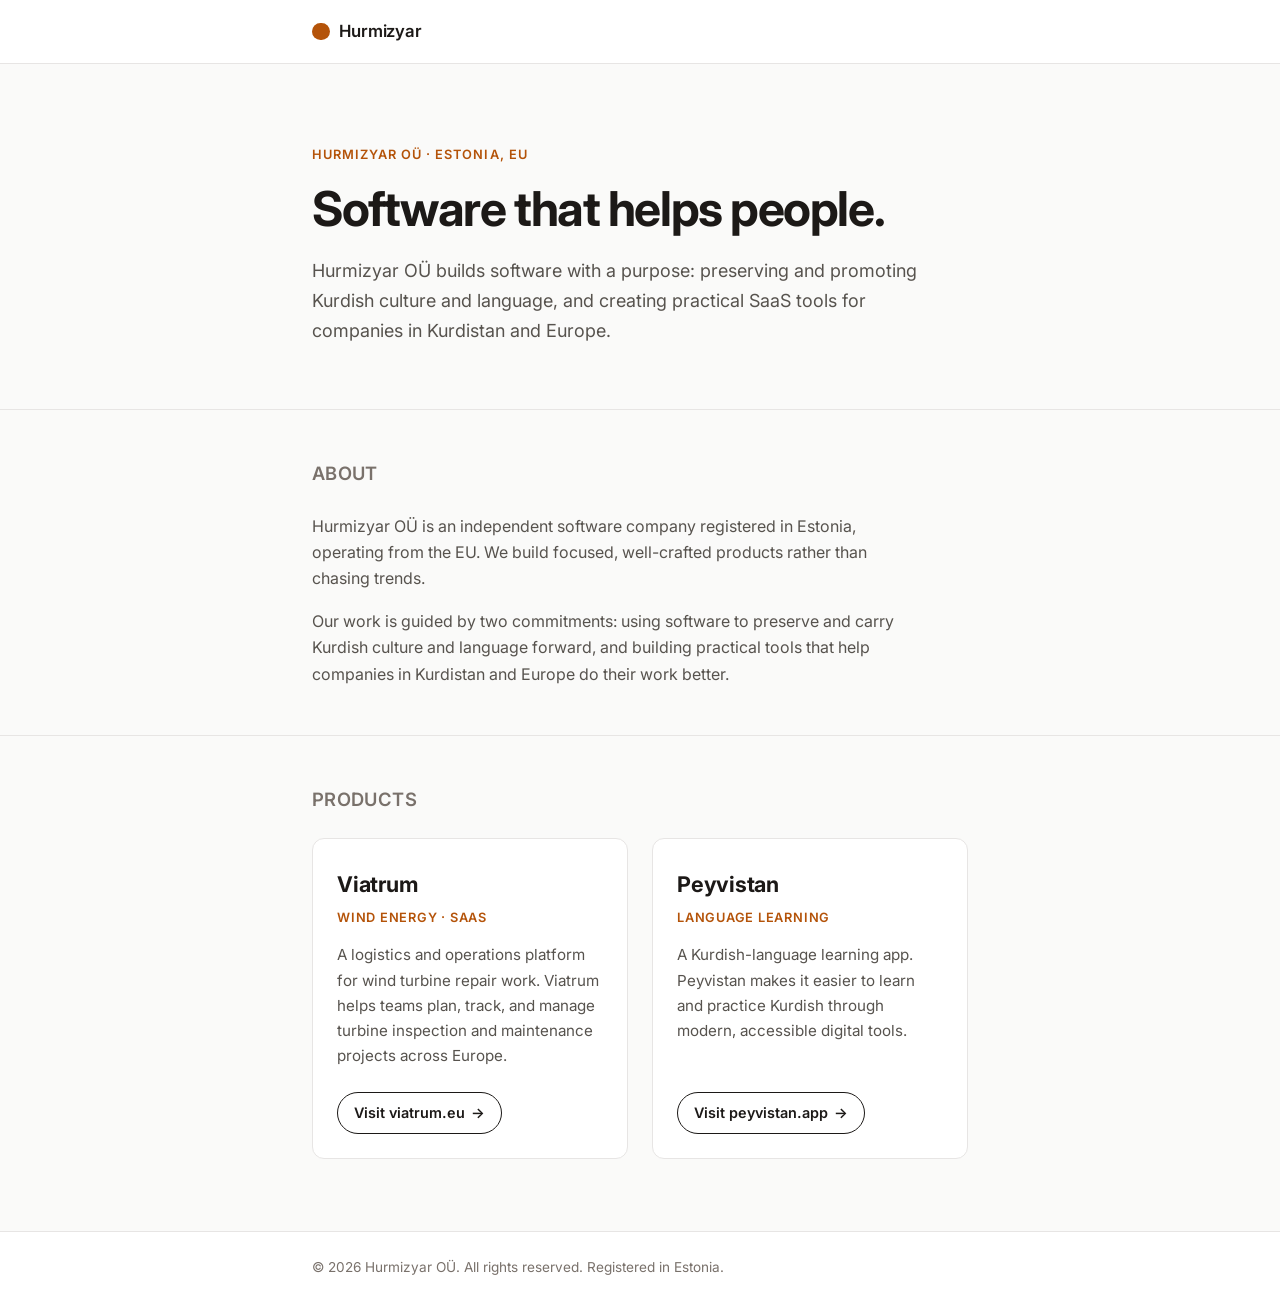
==== index.html @ 0ed1aad1 "Initial commit: Hurmizyar OÜ holding page Static one-page site for hurmizyar.com: hero, about/missio" ====
<!DOCTYPE html>
<html lang="en">
<head>
  <meta charset="UTF-8">
  <meta name="viewport" content="width=device-width, initial-scale=1.0">
  <title>Hurmizyar OÜ — Building software for people</title>
  <meta name="description" content="Hurmizyar OÜ is an Estonian software company building products with a focus on Kurdish culture and language, and practical SaaS tools for companies in Kurdistan and Europe.">
  <link rel="preconnect" href="https://fonts.googleapis.com">
  <link rel="preconnect" href="https://fonts.gstatic.com" crossorigin>
  <link href="https://fonts.googleapis.com/css2?family=Inter:wght@400;500;600;700&display=swap" rel="stylesheet">
  <link rel="stylesheet" href="styles.css">
</head>
<body>

  <header class="site-header">
    <div class="container">
      <div class="brand">
        <span class="brand-mark" aria-hidden="true"></span>
        <span class="brand-name">Hurmizyar</span>
      </div>
    </div>
  </header>

  <main>

    <!-- Hero -->
    <section class="hero" aria-label="Introduction">
      <div class="container">
        <p class="eyebrow">Hurmizyar OÜ &middot; Estonia, EU</p>
        <h1>Software that helps people.</h1>
        <p class="lede">
          Hurmizyar OÜ builds software with a purpose: preserving and promoting
          Kurdish culture and language, and creating practical SaaS tools for
          companies in Kurdistan and Europe.
        </p>
      </div>
    </section>

    <!-- About / Mission -->
    <section class="about" aria-label="About and mission">
      <div class="container">
        <h2>About</h2>
        <p>
          Hurmizyar OÜ is an independent software company registered in Estonia,
          operating from the EU. We build focused, well-crafted products rather
          than chasing trends.
        </p>
        <p>
          Our work is guided by two commitments: using software to preserve and
          carry Kurdish culture and language forward, and building practical
          tools that help companies in Kurdistan and Europe do their work better.
        </p>
      </div>
    </section>

    <!-- Products -->
    <section class="products" aria-label="Products">
      <div class="container">
        <h2>Products</h2>
        <div class="product-grid">

          <article class="product-card">
            <h3>Viatrum</h3>
            <p class="product-type">Wind energy &middot; SaaS</p>
            <p class="product-desc">
              A logistics and operations platform for wind turbine repair work.
              Viatrum helps teams plan, track, and manage turbine inspection and
              maintenance projects across Europe.
            </p>
            <a class="visit-link" href="https://viatrum.eu" target="_blank" rel="noopener noreferrer">
              Visit viatrum.eu <span aria-hidden="true">&rarr;</span>
            </a>
          </article>

          <article class="product-card">
            <h3>Peyvistan</h3>
            <p class="product-type">Language learning</p>
            <p class="product-desc">
              A Kurdish-language learning app. Peyvistan makes it easier to learn
              and practice Kurdish through modern, accessible digital tools.
            </p>
            <a class="visit-link" href="https://peyvistan.app" target="_blank" rel="noopener noreferrer">
              Visit peyvistan.app <span aria-hidden="true">&rarr;</span>
            </a>
          </article>

        </div>
      </div>
    </section>

  </main>

  <footer class="site-footer">
    <div class="container">
      <p>&copy; 2026 Hurmizyar OÜ. All rights reserved. Registered in Estonia.</p>
    </div>
  </footer>

</body>
</html>
---- styles.css ----
/* Hurmizyar OÜ — minimal holding page styles */

:root {
  --bg: #fafaf9;
  --surface: #ffffff;
  --text: #1c1917;
  --text-muted: #57534e;
  --text-faint: #79716b;
  --border: #e7e5e4;
  --accent: #b45309;
  --accent-soft: #fdf3e6;
  --radius: 12px;
  --max-width: 44rem;
}

* { box-sizing: border-box; }

html {
  -webkit-text-size-adjust: 100%;
}

body {
  margin: 0;
  font-family: "Inter", system-ui, -apple-system, "Segoe UI", Roboto, sans-serif;
  font-size: 1rem;
  line-height: 1.65;
  color: var(--text);
  background: var(--bg);
  display: flex;
  flex-direction: column;
  min-height: 100vh;
}

.container {
  width: 100%;
  max-width: var(--max-width);
  margin: 0 auto;
  padding: 0 1.5rem;
}

/* Header */

.site-header {
  border-bottom: 1px solid var(--border);
  background: var(--surface);
}

.brand {
  display: flex;
  align-items: center;
  gap: 0.6rem;
  padding: 1.1rem 0;
}

.brand-mark {
  width: 1.1rem;
  height: 1.1rem;
  border-radius: 50%;
  background: var(--accent);
  flex-shrink: 0;
}

.brand-name {
  font-weight: 600;
  font-size: 1.05rem;
  letter-spacing: -0.01em;
}

/* Hero */

.hero {
  padding: 5rem 0 4rem;
}

.eyebrow {
  margin: 0 0 1rem;
  font-size: 0.8rem;
  font-weight: 600;
  letter-spacing: 0.08em;
  text-transform: uppercase;
  color: var(--accent);
}

.hero h1 {
  margin: 0 0 1.25rem;
  font-size: clamp(2.1rem, 6vw, 3rem);
  font-weight: 700;
  letter-spacing: -0.03em;
  line-height: 1.15;
}

.lede {
  margin: 0;
  font-size: 1.125rem;
  color: var(--text-muted);
  max-width: 38rem;
}

/* Sections */

.about {
  padding: 3rem 0;
  border-top: 1px solid var(--border);
}

.products {
  padding: 3rem 0 4.5rem;
  border-top: 1px solid var(--border);
}

h2 {
  margin: 0 0 1.5rem;
  font-size: 1.15rem;
  font-weight: 600;
  letter-spacing: 0.02em;
  text-transform: uppercase;
  color: var(--text-faint);
}

.about p {
  margin: 0 0 1rem;
  color: var(--text-muted);
  max-width: 38rem;
}

.about p:last-child {
  margin-bottom: 0;
}

/* Product cards */

.product-grid {
  display: grid;
  grid-template-columns: 1fr;
  gap: 1.25rem;
}

@media (min-width: 640px) {
  .product-grid {
    grid-template-columns: 1fr 1fr;
    gap: 1.5rem;
  }
}

.product-card {
  background: var(--surface);
  border: 1px solid var(--border);
  border-radius: var(--radius);
  padding: 1.75rem 1.5rem 1.5rem;
  display: flex;
  flex-direction: column;
  transition: border-color 0.15s ease, box-shadow 0.15s ease;
}

.product-card:hover {
  border-color: #d6d3d1;
  box-shadow: 0 2px 12px rgba(28, 25, 23, 0.05);
}

.product-card h3 {
  margin: 0 0 0.25rem;
  font-size: 1.35rem;
  font-weight: 700;
  letter-spacing: -0.01em;
}

.product-type {
  margin: 0 0 0.9rem;
  font-size: 0.8rem;
  font-weight: 600;
  letter-spacing: 0.06em;
  text-transform: uppercase;
  color: var(--accent);
}

.product-desc {
  margin: 0 0 1.5rem;
  font-size: 0.95rem;
  color: var(--text-muted);
  flex-grow: 1;
}

.visit-link {
  align-self: flex-start;
  display: inline-flex;
  align-items: center;
  gap: 0.4rem;
  padding: 0.5rem 1rem;
  border-radius: 999px;
  border: 1px solid var(--text);
  color: var(--text);
  font-size: 0.9rem;
  font-weight: 600;
  text-decoration: none;
  transition: background 0.15s ease, color 0.15s ease;
}

.visit-link:hover,
.visit-link:focus-visible {
  background: var(--text);
  color: var(--surface);
}

.visit-link:focus-visible {
  outline: 2px solid var(--accent);
  outline-offset: 2px;
}

/* Footer */

.site-footer {
  margin-top: auto;
  border-top: 1px solid var(--border);
  background: var(--surface);
}

.site-footer p {
  margin: 0;
  padding: 1.5rem 0;
  font-size: 0.85rem;
  color: var(--text-faint);
}
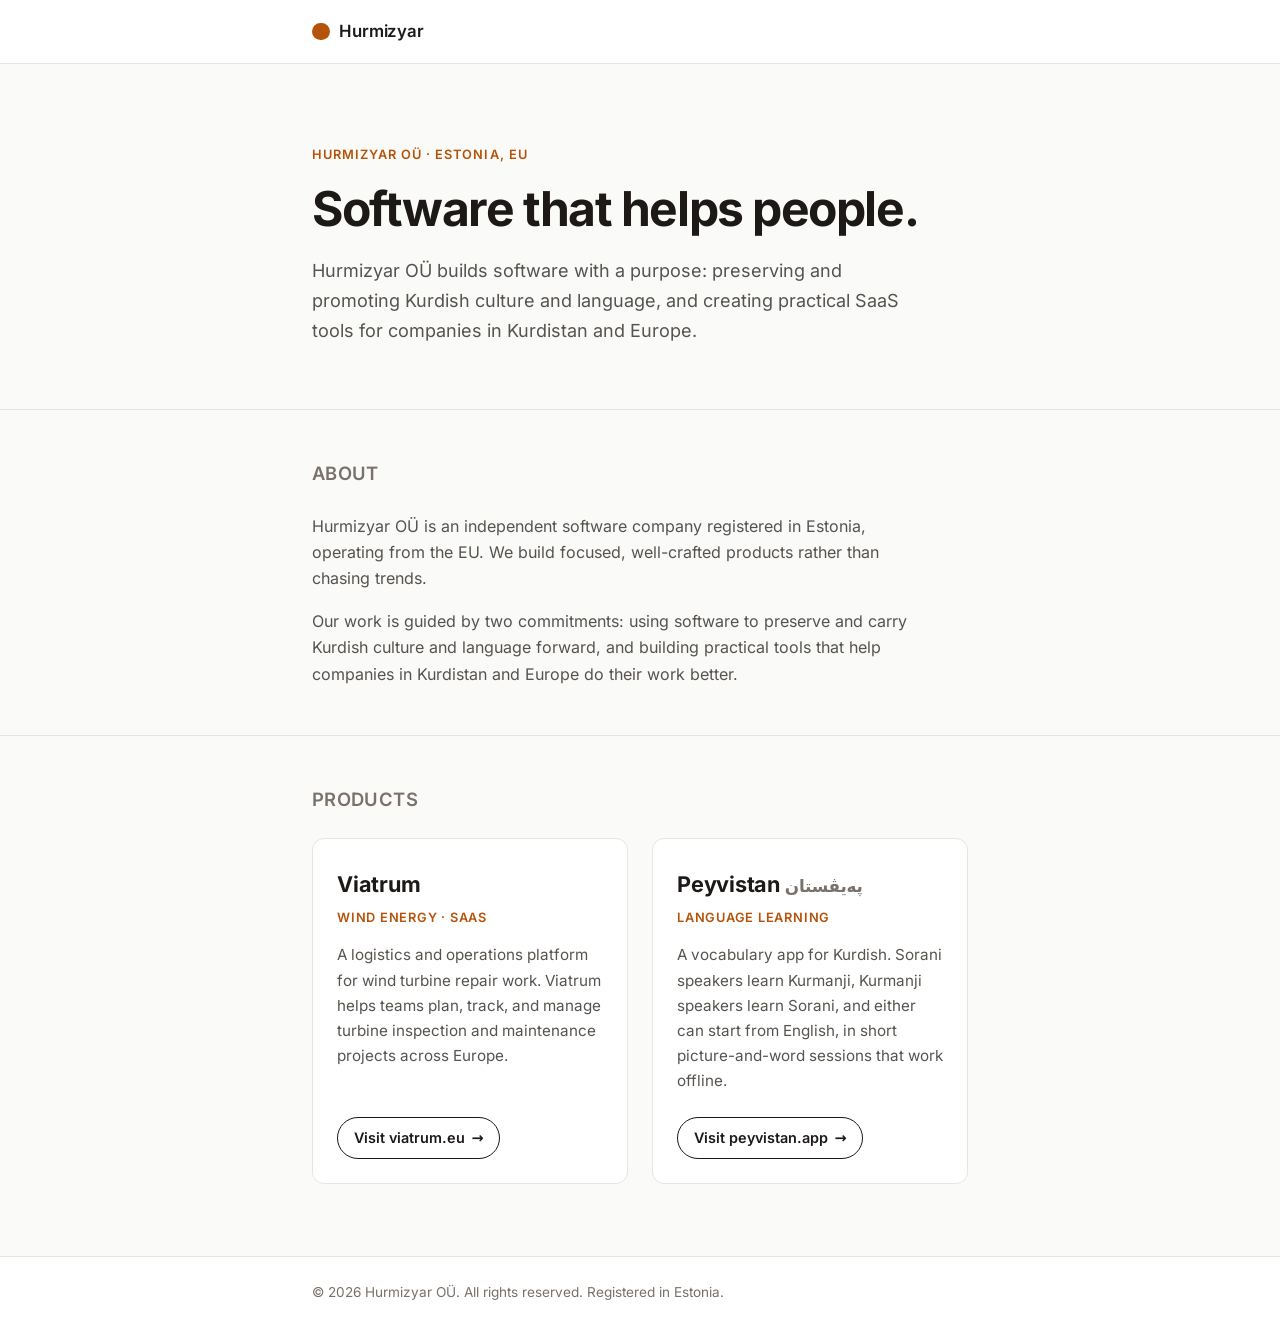
==== commit 966bf41c: "Self-host the font, add dark mode, favicon, 404 and Vercel config - Inter is self-hosted (OFL) inste" ====
--- a/index.html
+++ b/index.html
@@ -3,12 +3,37 @@
 <head>
   <meta charset="UTF-8">
   <meta name="viewport" content="width=device-width, initial-scale=1.0">
-  <title>Hurmizyar OÜ — Building software for people</title>
+  <title>Hurmizyar OÜ — Software that helps people</title>
   <meta name="description" content="Hurmizyar OÜ is an Estonian software company building products with a focus on Kurdish culture and language, and practical SaaS tools for companies in Kurdistan and Europe.">
-  <link rel="preconnect" href="https://fonts.googleapis.com">
-  <link rel="preconnect" href="https://fonts.gstatic.com" crossorigin>
-  <link href="https://fonts.googleapis.com/css2?family=Inter:wght@400;500;600;700&display=swap" rel="stylesheet">
-  <link rel="stylesheet" href="styles.css">
+  <link rel="canonical" href="https://hurmizyar.com/">
+  <meta name="color-scheme" content="light dark">
+  <meta name="theme-color" content="#fafaf9" media="(prefers-color-scheme: light)">
+  <meta name="theme-color" content="#1c1917" media="(prefers-color-scheme: dark)">
+  <link rel="icon" href="/favicon.svg" type="image/svg+xml">
+
+  <meta property="og:type" content="website">
+  <meta property="og:site_name" content="Hurmizyar OÜ">
+  <meta property="og:title" content="Hurmizyar OÜ — Software that helps people">
+  <meta property="og:description" content="An Estonian software company building products for Kurdish culture and language, and practical SaaS tools for companies in Kurdistan and Europe.">
+  <meta property="og:url" content="https://hurmizyar.com/">
+  <meta name="twitter:card" content="summary">
+
+  <link rel="preload" href="/fonts/inter-latin-wght-normal.woff2" as="font" type="font/woff2" crossorigin>
+  <link rel="stylesheet" href="/styles.css">
+
+  <script type="application/ld+json">
+  {
+    "@context": "https://schema.org",
+    "@type": "Organization",
+    "name": "Hurmizyar OÜ",
+    "url": "https://hurmizyar.com/",
+    "address": { "@type": "PostalAddress", "addressCountry": "EE" },
+    "owns": [
+      { "@type": "SoftwareApplication", "name": "Viatrum", "url": "https://viatrum.eu/", "applicationCategory": "BusinessApplication" },
+      { "@type": "SoftwareApplication", "name": "Peyvistan", "url": "https://peyvistan.app/", "applicationCategory": "EducationalApplication" }
+    ]
+  }
+  </script>
 </head>
 <body>
 
@@ -37,9 +62,9 @@
     </section>
 
     <!-- About / Mission -->
-    <section class="about" aria-label="About and mission">
+    <section class="about" aria-labelledby="about-heading">
       <div class="container">
-        <h2>About</h2>
+        <h2 id="about-heading">About</h2>
         <p>
           Hurmizyar OÜ is an independent software company registered in Estonia,
           operating from the EU. We build focused, well-crafted products rather
@@ -54,9 +79,9 @@
     </section>
 
     <!-- Products -->
-    <section class="products" aria-label="Products">
+    <section class="products" aria-labelledby="products-heading">
       <div class="container">
-        <h2>Products</h2>
+        <h2 id="products-heading">Products</h2>
         <div class="product-grid">
 
           <article class="product-card">
@@ -73,11 +98,12 @@
           </article>
 
           <article class="product-card">
-            <h3>Peyvistan</h3>
+            <h3>Peyvistan <span class="native-name" lang="ckb" dir="rtl">پەیڤستان</span></h3>
             <p class="product-type">Language learning</p>
             <p class="product-desc">
-              A Kurdish-language learning app. Peyvistan makes it easier to learn
-              and practice Kurdish through modern, accessible digital tools.
+              A vocabulary app for Kurdish. Sorani speakers learn Kurmanji,
+              Kurmanji speakers learn Sorani, and either can start from English,
+              in short picture-and-word sessions that work offline.
             </p>
             <a class="visit-link" href="https://peyvistan.app" target="_blank" rel="noopener noreferrer">
               Visit peyvistan.app <span aria-hidden="true">&rarr;</span>
--- a/styles.css
+++ b/styles.css
@@ -1,16 +1,44 @@
 /* Hurmizyar OÜ — minimal holding page styles */
 
+/* Inter (SIL OFL 1.1, fonts/OFL.txt), self-hosted so no visitor data goes to Google Fonts */
+@font-face {
+  font-family: "Inter";
+  font-style: normal;
+  font-display: swap;
+  font-weight: 100 900;
+  src: url("/fonts/inter-latin-wght-normal.woff2") format("woff2-variations");
+  unicode-range: U+0000-00FF, U+0131, U+0152-0153, U+02BB-02BC, U+02C6, U+02DA, U+02DC, U+0304, U+0308, U+0329, U+2000-206F, U+20AC, U+2122, U+2191, U+2193, U+2212, U+2215, U+FEFF, U+FFFD;
+}
+
 :root {
+  color-scheme: light dark;
   --bg: #fafaf9;
   --surface: #ffffff;
   --text: #1c1917;
   --text-muted: #57534e;
   --text-faint: #79716b;
   --border: #e7e5e4;
+  --border-strong: #d6d3d1;
+  --shadow: rgba(28, 25, 23, 0.05);
   --accent: #b45309;
   --accent-soft: #fdf3e6;
   --radius: 12px;
   --max-width: 44rem;
+}
+
+@media (prefers-color-scheme: dark) {
+  :root {
+    --bg: #1c1917;
+    --surface: #24201e;
+    --text: #f5f5f4;
+    --text-muted: #d6d3d1;
+    --text-faint: #a8a29e;
+    --border: #3a3431;
+    --border-strong: #57504c;
+    --accent: #f59e0b;
+    --accent-soft: #3b2a14;
+    --shadow: rgba(0, 0, 0, 0.3);
+  }
 }
 
 * { box-sizing: border-box; }
@@ -29,6 +57,7 @@
   display: flex;
   flex-direction: column;
   min-height: 100vh;
+  min-height: 100dvh;
 }
 
 .container {
@@ -46,6 +75,8 @@
 }
 
 .brand {
+  color: inherit;
+  text-decoration: none;
   display: flex;
   align-items: center;
   gap: 0.6rem;
@@ -153,8 +184,8 @@
 }
 
 .product-card:hover {
-  border-color: #d6d3d1;
-  box-shadow: 0 2px 12px rgba(28, 25, 23, 0.05);
+  border-color: var(--border-strong);
+  box-shadow: 0 2px 12px var(--shadow);
 }
 
 .product-card h3 {
@@ -162,6 +193,14 @@
   font-size: 1.35rem;
   font-weight: 700;
   letter-spacing: -0.01em;
+}
+
+.native-name {
+  margin-inline-start: 0.35rem;
+  font-family: "Noto Naskh Arabic", "Segoe UI", Tahoma, system-ui, sans-serif;
+  font-size: 1.05rem;
+  font-weight: 600;
+  color: var(--text-faint);
 }
 
 .product-type {
@@ -206,6 +245,13 @@
   outline-offset: 2px;
 }
 
+@media (prefers-reduced-motion: reduce) {
+  .product-card,
+  .visit-link {
+    transition: none;
+  }
+}
+
 /* Footer */
 
 .site-footer {
@@ -220,3 +266,9 @@
   font-size: 0.85rem;
   color: var(--text-faint);
 }
+
+/* 404 page */
+
+.back {
+  margin: 2rem 0 0;
+}
